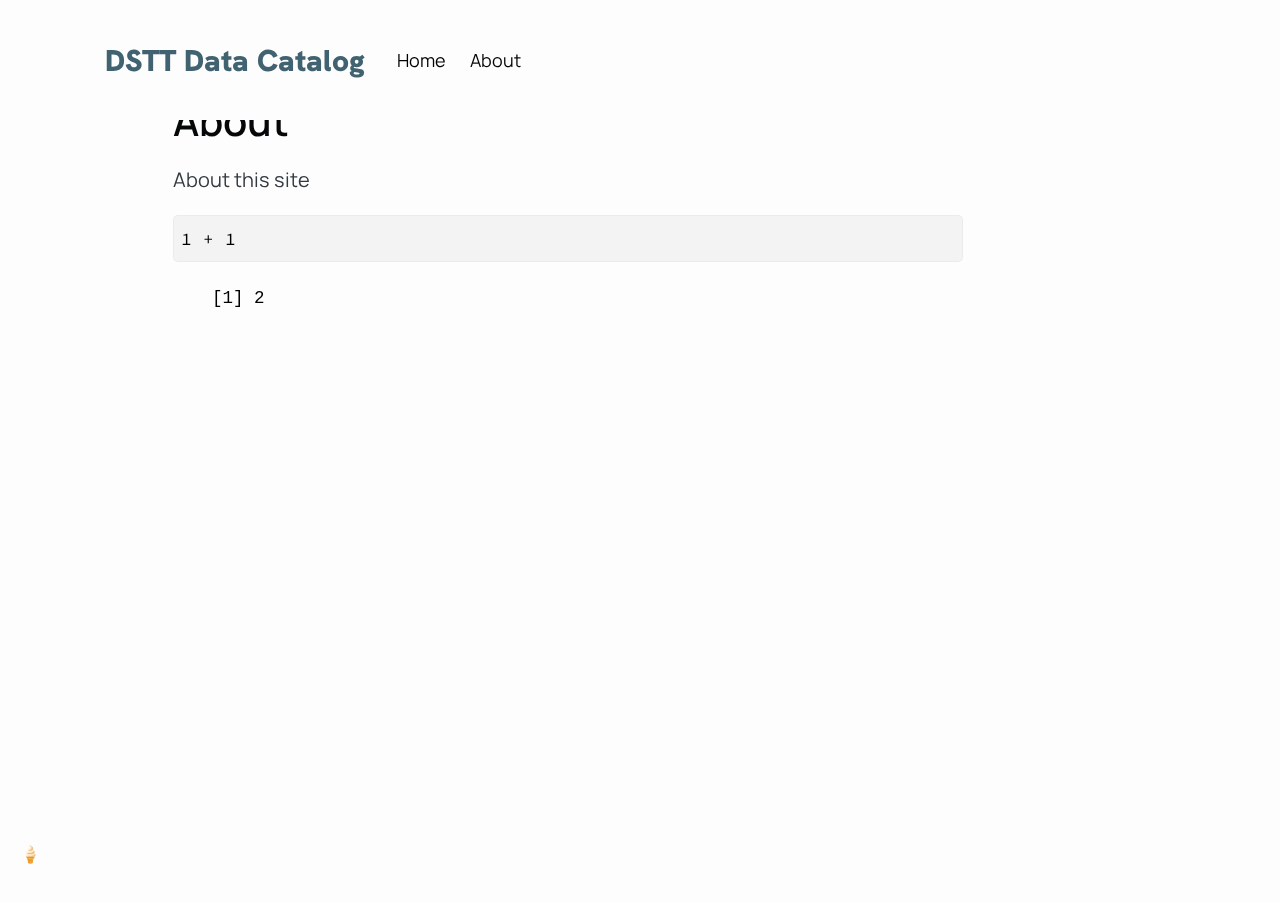
==== about.html @ ebc40d37 "Built site for gh-pages" ====
<!DOCTYPE html>
<html xmlns="http://www.w3.org/1999/xhtml" lang="en" xml:lang="en"><head>

<meta charset="utf-8">
<meta name="generator" content="quarto-1.5.57">

<meta name="viewport" content="width=device-width, initial-scale=1.0, user-scalable=yes">


<title>About – DSTT Data Catalog</title>
<style>
code{white-space: pre-wrap;}
span.smallcaps{font-variant: small-caps;}
div.columns{display: flex; gap: min(4vw, 1.5em);}
div.column{flex: auto; overflow-x: auto;}
div.hanging-indent{margin-left: 1.5em; text-indent: -1.5em;}
ul.task-list{list-style: none;}
ul.task-list li input[type="checkbox"] {
  width: 0.8em;
  margin: 0 0.8em 0.2em -1em; /* quarto-specific, see https://github.com/quarto-dev/quarto-cli/issues/4556 */ 
  vertical-align: middle;
}
/* CSS for syntax highlighting */
pre > code.sourceCode { white-space: pre; position: relative; }
pre > code.sourceCode > span { line-height: 1.25; }
pre > code.sourceCode > span:empty { height: 1.2em; }
.sourceCode { overflow: visible; }
code.sourceCode > span { color: inherit; text-decoration: inherit; }
div.sourceCode { margin: 1em 0; }
pre.sourceCode { margin: 0; }
@media screen {
div.sourceCode { overflow: auto; }
}
@media print {
pre > code.sourceCode { white-space: pre-wrap; }
pre > code.sourceCode > span { display: inline-block; text-indent: -5em; padding-left: 5em; }
}
pre.numberSource code
  { counter-reset: source-line 0; }
pre.numberSource code > span
  { position: relative; left: -4em; counter-increment: source-line; }
pre.numberSource code > span > a:first-child::before
  { content: counter(source-line);
    position: relative; left: -1em; text-align: right; vertical-align: baseline;
    border: none; display: inline-block;
    -webkit-touch-callout: none; -webkit-user-select: none;
    -khtml-user-select: none; -moz-user-select: none;
    -ms-user-select: none; user-select: none;
    padding: 0 4px; width: 4em;
  }
pre.numberSource { margin-left: 3em;  padding-left: 4px; }
div.sourceCode
  {   }
@media screen {
pre > code.sourceCode > span > a:first-child::before { text-decoration: underline; }
}
</style>


<script src="site_libs/quarto-nav/quarto-nav.js"></script>
<script src="site_libs/quarto-nav/headroom.min.js"></script>
<script src="site_libs/clipboard/clipboard.min.js"></script>
<script src="site_libs/quarto-search/autocomplete.umd.js"></script>
<script src="site_libs/quarto-search/fuse.min.js"></script>
<script src="site_libs/quarto-search/quarto-search.js"></script>
<meta name="quarto:offset" content="./">
<script src="site_libs/quarto-html/quarto.js"></script>
<script src="site_libs/quarto-html/popper.min.js"></script>
<script src="site_libs/quarto-html/tippy.umd.min.js"></script>
<script src="site_libs/quarto-html/anchor.min.js"></script>
<link href="site_libs/quarto-html/tippy.css" rel="stylesheet">
<link href="site_libs/quarto-html/quarto-syntax-highlighting.css" rel="stylesheet" id="quarto-text-highlighting-styles">
<script src="site_libs/bootstrap/bootstrap.min.js"></script>
<link href="site_libs/bootstrap/bootstrap-icons.css" rel="stylesheet">
<link href="site_libs/bootstrap/bootstrap.min.css" rel="stylesheet" id="quarto-bootstrap" data-mode="light">
<script id="quarto-search-options" type="application/json">{
  "location": "navbar",
  "copy-button": false,
  "collapse-after": 3,
  "panel-placement": "end",
  "type": "overlay",
  "limit": 50,
  "keyboard-shortcut": [
    "f",
    "/",
    "s"
  ],
  "show-item-context": false,
  "language": {
    "search-no-results-text": "No results",
    "search-matching-documents-text": "matching documents",
    "search-copy-link-title": "Copy link to search",
    "search-hide-matches-text": "Hide additional matches",
    "search-more-match-text": "more match in this document",
    "search-more-matches-text": "more matches in this document",
    "search-clear-button-title": "Clear",
    "search-text-placeholder": "",
    "search-detached-cancel-button-title": "Cancel",
    "search-submit-button-title": "Submit",
    "search-label": "Search"
  }
}</script>


</head>

<body class="nav-fixed">

<div id="quarto-search-results"></div>
  <header id="quarto-header" class="headroom fixed-top">
    <nav class="navbar navbar-expand-lg " data-bs-theme="dark">
      <div class="navbar-container container-fluid">
      <div class="navbar-brand-container mx-auto">
    <a href="./index.html" class="navbar-brand navbar-brand-logo">
    <img src="./assets/nwpage_tree_logo.png" alt="" class="navbar-logo">
    </a>
    <a class="navbar-brand" href="./index.html">
    <span class="navbar-title">DSTT Data Catalog</span>
    </a>
  </div>
            <div id="quarto-search" class="" title="Search"></div>
          <button class="navbar-toggler" type="button" data-bs-toggle="collapse" data-bs-target="#navbarCollapse" aria-controls="navbarCollapse" role="menu" aria-expanded="false" aria-label="Toggle navigation" onclick="if (window.quartoToggleHeadroom) { window.quartoToggleHeadroom(); }">
  <span class="navbar-toggler-icon"></span>
</button>
          <div class="collapse navbar-collapse" id="navbarCollapse">
            <ul class="navbar-nav navbar-nav-scroll me-auto">
  <li class="nav-item">
    <a class="nav-link" href="./index.html"> 
<span class="menu-text">Home</span></a>
  </li>  
  <li class="nav-item">
    <a class="nav-link active" href="./about.html" aria-current="page"> 
<span class="menu-text">About</span></a>
  </li>  
</ul>
            <ul class="navbar-nav navbar-nav-scroll ms-auto">
  <li class="nav-item compact">
    <a class="nav-link" href="https://github.com/NW-PaGe/dstt_catalog_demo/"> <i class="bi bi-github" role="img" aria-label="GitHub">
</i> 
<span class="menu-text"></span></a>
  </li>  
  <li class="nav-item compact">
    <a class="nav-link" href="https://nwpage.org/"> <i class="bi bi-file-richtext" role="img" aria-label="NW-PaGe">
</i> 
<span class="menu-text"></span></a>
  </li>  
</ul>
          </div> <!-- /navcollapse -->
            <div class="quarto-navbar-tools">
</div>
      </div> <!-- /container-fluid -->
    </nav>
</header>
<!-- content -->
<div id="quarto-content" class="quarto-container page-columns page-rows-contents page-layout-article page-navbar">
<!-- sidebar -->
<!-- margin-sidebar -->
    <div id="quarto-margin-sidebar" class="sidebar margin-sidebar zindex-bottom">
        
    </div>
<!-- main -->
<main class="content" id="quarto-document-content">

<header id="title-block-header" class="quarto-title-block default">
<div class="quarto-title">
<h1 class="title">About</h1>
</div>



<div class="quarto-title-meta">

    
  
    
  </div>
  


</header>


<p>About this site</p>
<div class="cell">
<div class="sourceCode cell-code" id="cb1"><pre class="sourceCode r code-with-copy"><code class="sourceCode r"><span id="cb1-1"><a href="#cb1-1" aria-hidden="true" tabindex="-1"></a><span class="dv">1</span> <span class="sc">+</span> <span class="dv">1</span></span></code><button title="Copy to Clipboard" class="code-copy-button"><i class="bi"></i></button></pre></div>
<div class="cell-output cell-output-stdout">
<pre><code>[1] 2</code></pre>
</div>
</div>



</main> <!-- /main -->
<script id="quarto-html-after-body" type="application/javascript">
window.document.addEventListener("DOMContentLoaded", function (event) {
  const toggleBodyColorMode = (bsSheetEl) => {
    const mode = bsSheetEl.getAttribute("data-mode");
    const bodyEl = window.document.querySelector("body");
    if (mode === "dark") {
      bodyEl.classList.add("quarto-dark");
      bodyEl.classList.remove("quarto-light");
    } else {
      bodyEl.classList.add("quarto-light");
      bodyEl.classList.remove("quarto-dark");
    }
  }
  const toggleBodyColorPrimary = () => {
    const bsSheetEl = window.document.querySelector("link#quarto-bootstrap");
    if (bsSheetEl) {
      toggleBodyColorMode(bsSheetEl);
    }
  }
  toggleBodyColorPrimary();  
  const icon = "";
  const anchorJS = new window.AnchorJS();
  anchorJS.options = {
    placement: 'right',
    icon: icon
  };
  anchorJS.add('.anchored');
  const isCodeAnnotation = (el) => {
    for (const clz of el.classList) {
      if (clz.startsWith('code-annotation-')) {                     
        return true;
      }
    }
    return false;
  }
  const onCopySuccess = function(e) {
    // button target
    const button = e.trigger;
    // don't keep focus
    button.blur();
    // flash "checked"
    button.classList.add('code-copy-button-checked');
    var currentTitle = button.getAttribute("title");
    button.setAttribute("title", "Copied!");
    let tooltip;
    if (window.bootstrap) {
      button.setAttribute("data-bs-toggle", "tooltip");
      button.setAttribute("data-bs-placement", "left");
      button.setAttribute("data-bs-title", "Copied!");
      tooltip = new bootstrap.Tooltip(button, 
        { trigger: "manual", 
          customClass: "code-copy-button-tooltip",
          offset: [0, -8]});
      tooltip.show();    
    }
    setTimeout(function() {
      if (tooltip) {
        tooltip.hide();
        button.removeAttribute("data-bs-title");
        button.removeAttribute("data-bs-toggle");
        button.removeAttribute("data-bs-placement");
      }
      button.setAttribute("title", currentTitle);
      button.classList.remove('code-copy-button-checked');
    }, 1000);
    // clear code selection
    e.clearSelection();
  }
  const getTextToCopy = function(trigger) {
      const codeEl = trigger.previousElementSibling.cloneNode(true);
      for (const childEl of codeEl.children) {
        if (isCodeAnnotation(childEl)) {
          childEl.remove();
        }
      }
      return codeEl.innerText;
  }
  const clipboard = new window.ClipboardJS('.code-copy-button:not([data-in-quarto-modal])', {
    text: getTextToCopy
  });
  clipboard.on('success', onCopySuccess);
  if (window.document.getElementById('quarto-embedded-source-code-modal')) {
    // For code content inside modals, clipBoardJS needs to be initialized with a container option
    // TODO: Check when it could be a function (https://github.com/zenorocha/clipboard.js/issues/860)
    const clipboardModal = new window.ClipboardJS('.code-copy-button[data-in-quarto-modal]', {
      text: getTextToCopy,
      container: window.document.getElementById('quarto-embedded-source-code-modal')
    });
    clipboardModal.on('success', onCopySuccess);
  }
    var localhostRegex = new RegExp(/^(?:http|https):\/\/localhost\:?[0-9]*\//);
    var mailtoRegex = new RegExp(/^mailto:/);
      var filterRegex = new RegExp("https:\/\/NW-PaGe\.github\.io\/dstt_catalog_demo\/");
    var isInternal = (href) => {
        return filterRegex.test(href) || localhostRegex.test(href) || mailtoRegex.test(href);
    }
    // Inspect non-navigation links and adorn them if external
 	var links = window.document.querySelectorAll('a[href]:not(.nav-link):not(.navbar-brand):not(.toc-action):not(.sidebar-link):not(.sidebar-item-toggle):not(.pagination-link):not(.no-external):not([aria-hidden]):not(.dropdown-item):not(.quarto-navigation-tool):not(.about-link)');
    for (var i=0; i<links.length; i++) {
      const link = links[i];
      if (!isInternal(link.href)) {
        // undo the damage that might have been done by quarto-nav.js in the case of
        // links that we want to consider external
        if (link.dataset.originalHref !== undefined) {
          link.href = link.dataset.originalHref;
        }
      }
    }
  function tippyHover(el, contentFn, onTriggerFn, onUntriggerFn) {
    const config = {
      allowHTML: true,
      maxWidth: 500,
      delay: 100,
      arrow: false,
      appendTo: function(el) {
          return el.parentElement;
      },
      interactive: true,
      interactiveBorder: 10,
      theme: 'quarto',
      placement: 'bottom-start',
    };
    if (contentFn) {
      config.content = contentFn;
    }
    if (onTriggerFn) {
      config.onTrigger = onTriggerFn;
    }
    if (onUntriggerFn) {
      config.onUntrigger = onUntriggerFn;
    }
    window.tippy(el, config); 
  }
  const noterefs = window.document.querySelectorAll('a[role="doc-noteref"]');
  for (var i=0; i<noterefs.length; i++) {
    const ref = noterefs[i];
    tippyHover(ref, function() {
      // use id or data attribute instead here
      let href = ref.getAttribute('data-footnote-href') || ref.getAttribute('href');
      try { href = new URL(href).hash; } catch {}
      const id = href.replace(/^#\/?/, "");
      const note = window.document.getElementById(id);
      if (note) {
        return note.innerHTML;
      } else {
        return "";
      }
    });
  }
  const xrefs = window.document.querySelectorAll('a.quarto-xref');
  const processXRef = (id, note) => {
    // Strip column container classes
    const stripColumnClz = (el) => {
      el.classList.remove("page-full", "page-columns");
      if (el.children) {
        for (const child of el.children) {
          stripColumnClz(child);
        }
      }
    }
    stripColumnClz(note)
    if (id === null || id.startsWith('sec-')) {
      // Special case sections, only their first couple elements
      const container = document.createElement("div");
      if (note.children && note.children.length > 2) {
        container.appendChild(note.children[0].cloneNode(true));
        for (let i = 1; i < note.children.length; i++) {
          const child = note.children[i];
          if (child.tagName === "P" && child.innerText === "") {
            continue;
          } else {
            container.appendChild(child.cloneNode(true));
            break;
          }
        }
        if (window.Quarto?.typesetMath) {
          window.Quarto.typesetMath(container);
        }
        return container.innerHTML
      } else {
        if (window.Quarto?.typesetMath) {
          window.Quarto.typesetMath(note);
        }
        return note.innerHTML;
      }
    } else {
      // Remove any anchor links if they are present
      const anchorLink = note.querySelector('a.anchorjs-link');
      if (anchorLink) {
        anchorLink.remove();
      }
      if (window.Quarto?.typesetMath) {
        window.Quarto.typesetMath(note);
      }
      // TODO in 1.5, we should make sure this works without a callout special case
      if (note.classList.contains("callout")) {
        return note.outerHTML;
      } else {
        return note.innerHTML;
      }
    }
  }
  for (var i=0; i<xrefs.length; i++) {
    const xref = xrefs[i];
    tippyHover(xref, undefined, function(instance) {
      instance.disable();
      let url = xref.getAttribute('href');
      let hash = undefined; 
      if (url.startsWith('#')) {
        hash = url;
      } else {
        try { hash = new URL(url).hash; } catch {}
      }
      if (hash) {
        const id = hash.replace(/^#\/?/, "");
        const note = window.document.getElementById(id);
        if (note !== null) {
          try {
            const html = processXRef(id, note.cloneNode(true));
            instance.setContent(html);
          } finally {
            instance.enable();
            instance.show();
          }
        } else {
          // See if we can fetch this
          fetch(url.split('#')[0])
          .then(res => res.text())
          .then(html => {
            const parser = new DOMParser();
            const htmlDoc = parser.parseFromString(html, "text/html");
            const note = htmlDoc.getElementById(id);
            if (note !== null) {
              const html = processXRef(id, note);
              instance.setContent(html);
            } 
          }).finally(() => {
            instance.enable();
            instance.show();
          });
        }
      } else {
        // See if we can fetch a full url (with no hash to target)
        // This is a special case and we should probably do some content thinning / targeting
        fetch(url)
        .then(res => res.text())
        .then(html => {
          const parser = new DOMParser();
          const htmlDoc = parser.parseFromString(html, "text/html");
          const note = htmlDoc.querySelector('main.content');
          if (note !== null) {
            // This should only happen for chapter cross references
            // (since there is no id in the URL)
            // remove the first header
            if (note.children.length > 0 && note.children[0].tagName === "HEADER") {
              note.children[0].remove();
            }
            const html = processXRef(null, note);
            instance.setContent(html);
          } 
        }).finally(() => {
          instance.enable();
          instance.show();
        });
      }
    }, function(instance) {
    });
  }
      let selectedAnnoteEl;
      const selectorForAnnotation = ( cell, annotation) => {
        let cellAttr = 'data-code-cell="' + cell + '"';
        let lineAttr = 'data-code-annotation="' +  annotation + '"';
        const selector = 'span[' + cellAttr + '][' + lineAttr + ']';
        return selector;
      }
      const selectCodeLines = (annoteEl) => {
        const doc = window.document;
        const targetCell = annoteEl.getAttribute("data-target-cell");
        const targetAnnotation = annoteEl.getAttribute("data-target-annotation");
        const annoteSpan = window.document.querySelector(selectorForAnnotation(targetCell, targetAnnotation));
        const lines = annoteSpan.getAttribute("data-code-lines").split(",");
        const lineIds = lines.map((line) => {
          return targetCell + "-" + line;
        })
        let top = null;
        let height = null;
        let parent = null;
        if (lineIds.length > 0) {
            //compute the position of the single el (top and bottom and make a div)
            const el = window.document.getElementById(lineIds[0]);
            top = el.offsetTop;
            height = el.offsetHeight;
            parent = el.parentElement.parentElement;
          if (lineIds.length > 1) {
            const lastEl = window.document.getElementById(lineIds[lineIds.length - 1]);
            const bottom = lastEl.offsetTop + lastEl.offsetHeight;
            height = bottom - top;
          }
          if (top !== null && height !== null && parent !== null) {
            // cook up a div (if necessary) and position it 
            let div = window.document.getElementById("code-annotation-line-highlight");
            if (div === null) {
              div = window.document.createElement("div");
              div.setAttribute("id", "code-annotation-line-highlight");
              div.style.position = 'absolute';
              parent.appendChild(div);
            }
            div.style.top = top - 2 + "px";
            div.style.height = height + 4 + "px";
            div.style.left = 0;
            let gutterDiv = window.document.getElementById("code-annotation-line-highlight-gutter");
            if (gutterDiv === null) {
              gutterDiv = window.document.createElement("div");
              gutterDiv.setAttribute("id", "code-annotation-line-highlight-gutter");
              gutterDiv.style.position = 'absolute';
              const codeCell = window.document.getElementById(targetCell);
              const gutter = codeCell.querySelector('.code-annotation-gutter');
              gutter.appendChild(gutterDiv);
            }
            gutterDiv.style.top = top - 2 + "px";
            gutterDiv.style.height = height + 4 + "px";
          }
          selectedAnnoteEl = annoteEl;
        }
      };
      const unselectCodeLines = () => {
        const elementsIds = ["code-annotation-line-highlight", "code-annotation-line-highlight-gutter"];
        elementsIds.forEach((elId) => {
          const div = window.document.getElementById(elId);
          if (div) {
            div.remove();
          }
        });
        selectedAnnoteEl = undefined;
      };
        // Handle positioning of the toggle
    window.addEventListener(
      "resize",
      throttle(() => {
        elRect = undefined;
        if (selectedAnnoteEl) {
          selectCodeLines(selectedAnnoteEl);
        }
      }, 10)
    );
    function throttle(fn, ms) {
    let throttle = false;
    let timer;
      return (...args) => {
        if(!throttle) { // first call gets through
            fn.apply(this, args);
            throttle = true;
        } else { // all the others get throttled
            if(timer) clearTimeout(timer); // cancel #2
            timer = setTimeout(() => {
              fn.apply(this, args);
              timer = throttle = false;
            }, ms);
        }
      };
    }
      // Attach click handler to the DT
      const annoteDls = window.document.querySelectorAll('dt[data-target-cell]');
      for (const annoteDlNode of annoteDls) {
        annoteDlNode.addEventListener('click', (event) => {
          const clickedEl = event.target;
          if (clickedEl !== selectedAnnoteEl) {
            unselectCodeLines();
            const activeEl = window.document.querySelector('dt[data-target-cell].code-annotation-active');
            if (activeEl) {
              activeEl.classList.remove('code-annotation-active');
            }
            selectCodeLines(clickedEl);
            clickedEl.classList.add('code-annotation-active');
          } else {
            // Unselect the line
            unselectCodeLines();
            clickedEl.classList.remove('code-annotation-active');
          }
        });
      }
  const findCites = (el) => {
    const parentEl = el.parentElement;
    if (parentEl) {
      const cites = parentEl.dataset.cites;
      if (cites) {
        return {
          el,
          cites: cites.split(' ')
        };
      } else {
        return findCites(el.parentElement)
      }
    } else {
      return undefined;
    }
  };
  var bibliorefs = window.document.querySelectorAll('a[role="doc-biblioref"]');
  for (var i=0; i<bibliorefs.length; i++) {
    const ref = bibliorefs[i];
    const citeInfo = findCites(ref);
    if (citeInfo) {
      tippyHover(citeInfo.el, function() {
        var popup = window.document.createElement('div');
        citeInfo.cites.forEach(function(cite) {
          var citeDiv = window.document.createElement('div');
          citeDiv.classList.add('hanging-indent');
          citeDiv.classList.add('csl-entry');
          var biblioDiv = window.document.getElementById('ref-' + cite);
          if (biblioDiv) {
            citeDiv.innerHTML = biblioDiv.innerHTML;
          }
          popup.appendChild(citeDiv);
        });
        return popup.innerHTML;
      });
    }
  }
});
</script>
</div> <!-- /content -->
<footer class="footer">
  <div class="nav-footer">
    <div class="nav-footer-left">
<p>🍦</p>
</div>   
    <div class="nav-footer-center">
      &nbsp;
    </div>
    <div class="nav-footer-right">
      &nbsp;
    </div>
  </div>
</footer>




</body></html>
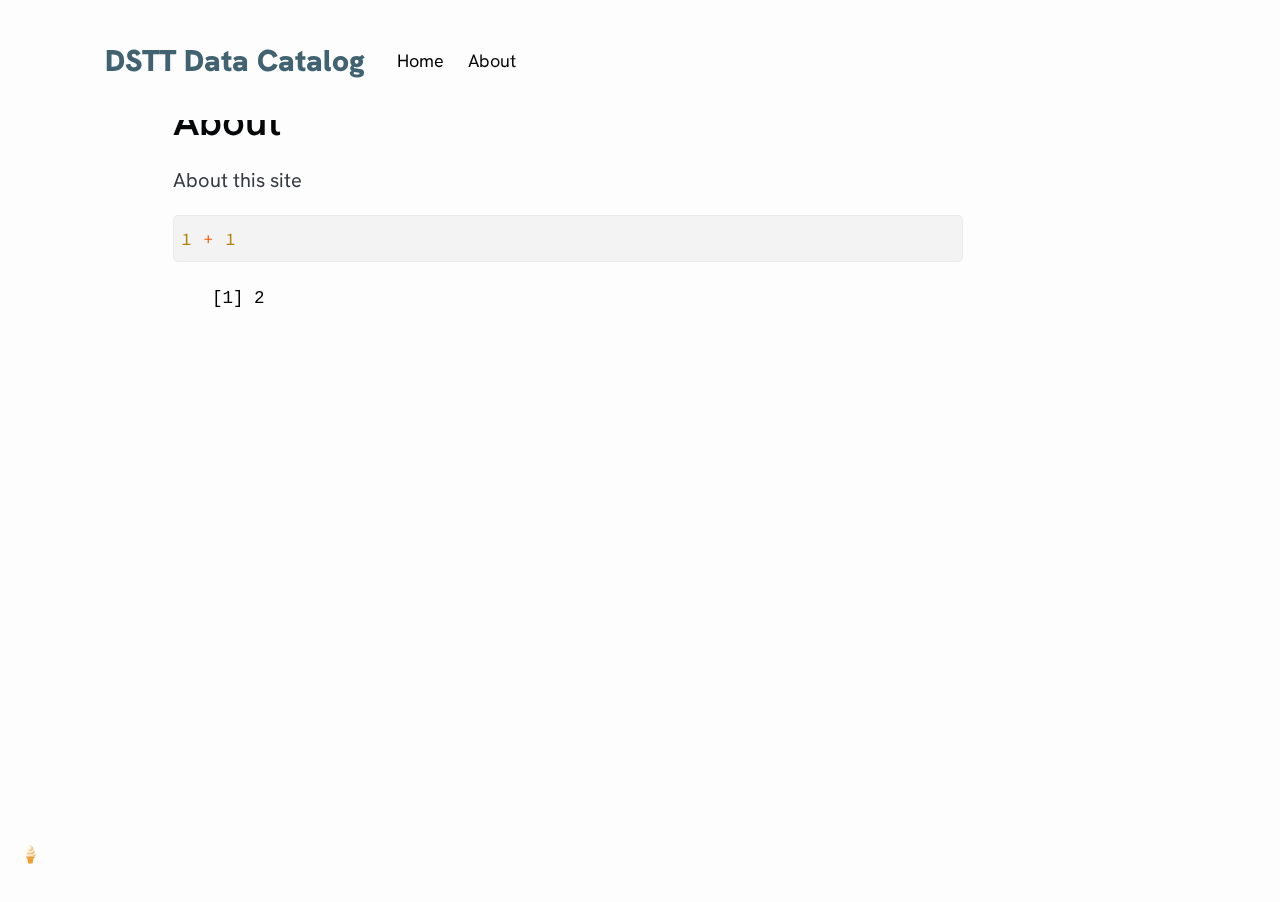
==== commit 66a972db: "Built site for gh-pages" ====
--- a/about.html
+++ b/about.html
@@ -2,7 +2,7 @@
 <html xmlns="http://www.w3.org/1999/xhtml" lang="en" xml:lang="en"><head>
 
 <meta charset="utf-8">
-<meta name="generator" content="quarto-1.5.57">
+<meta name="generator" content="quarto-1.6.39">
 
 <meta name="viewport" content="width=device-width, initial-scale=1.0, user-scalable=yes">
 
@@ -69,10 +69,10 @@
 <script src="site_libs/quarto-html/tippy.umd.min.js"></script>
 <script src="site_libs/quarto-html/anchor.min.js"></script>
 <link href="site_libs/quarto-html/tippy.css" rel="stylesheet">
-<link href="site_libs/quarto-html/quarto-syntax-highlighting.css" rel="stylesheet" id="quarto-text-highlighting-styles">
+<link href="site_libs/quarto-html/quarto-syntax-highlighting-ff9192afc05e137288b20e4a6f267c29.css" rel="stylesheet" id="quarto-text-highlighting-styles">
 <script src="site_libs/bootstrap/bootstrap.min.js"></script>
 <link href="site_libs/bootstrap/bootstrap-icons.css" rel="stylesheet">
-<link href="site_libs/bootstrap/bootstrap.min.css" rel="stylesheet" id="quarto-bootstrap" data-mode="light">
+<link href="site_libs/bootstrap/bootstrap-260b15441824d84326b9f70f4f845c19.min.css" rel="stylesheet" append-hash="true" id="quarto-bootstrap" data-mode="light">
 <script id="quarto-search-options" type="application/json">{
   "location": "navbar",
   "copy-button": false,
@@ -273,8 +273,6 @@
   });
   clipboard.on('success', onCopySuccess);
   if (window.document.getElementById('quarto-embedded-source-code-modal')) {
-    // For code content inside modals, clipBoardJS needs to be initialized with a container option
-    // TODO: Check when it could be a function (https://github.com/zenorocha/clipboard.js/issues/860)
     const clipboardModal = new window.ClipboardJS('.code-copy-button[data-in-quarto-modal]', {
       text: getTextToCopy,
       container: window.document.getElementById('quarto-embedded-source-code-modal')
@@ -385,7 +383,6 @@
       if (window.Quarto?.typesetMath) {
         window.Quarto.typesetMath(note);
       }
-      // TODO in 1.5, we should make sure this works without a callout special case
       if (note.classList.contains("callout")) {
         return note.outerHTML;
       } else {
--- a/site_libs/quarto-html/quarto-syntax-highlighting-ff9192afc05e137288b20e4a6f267c29.css
+++ b/site_libs/quarto-html/quarto-syntax-highlighting-ff9192afc05e137288b20e4a6f267c29.css
@@ -0,0 +1,187 @@
+/* quarto syntax highlight colors */
+:root {
+  --quarto-hl-kw-color: #000000;
+  --quarto-hl-fu-color: #644a9b;
+  --quarto-hl-va-color: #0057ae;
+  --quarto-hl-cf-color: #000000;
+  --quarto-hl-op-color: #000000;
+  --quarto-hl-bu-color: #644a9b;
+  --quarto-hl-ex-color: #0095ff;
+  --quarto-hl-pp-color: #006e28;
+  --quarto-hl-at-color: #0057ae;
+  --quarto-hl-ch-color: #924c9d;
+  --quarto-hl-sc-color: #ff5500;
+  --quarto-hl-st-color: #bf0303;
+  --quarto-hl-vs-color: #bf0303;
+  --quarto-hl-ss-color: #ff5500;
+  --quarto-hl-im-color: #644a9b;
+  --quarto-hl-dt-color: #0057ae;
+  --quarto-hl-dv-color: #b08000;
+  --quarto-hl-bn-color: #b08000;
+  --quarto-hl-fl-color: #b08000;
+  --quarto-hl-cn-color: #aa5500;
+  --quarto-hl-co-color: #898887;
+  --quarto-hl-do-color: #607880;
+  --quarto-hl-an-color: #ca60ca;
+  --quarto-hl-cv-color: #0095ff;
+  --quarto-hl-re-color: #0057ae;
+  --quarto-hl-in-color: #b08000;
+  --quarto-hl-wa-color: #bf0303;
+  --quarto-hl-al-color: #bf0303;
+  --quarto-hl-er-color: #bf0303;
+}
+
+/* other quarto variables */
+:root {
+  --quarto-font-monospace: SFMono-Regular, Menlo, Monaco, Consolas, "Liberation Mono", "Courier New", monospace;
+}
+
+pre > code.sourceCode > span {
+  color: #000000;
+  font-style: inherit;
+}
+
+code span {
+  color: #000000;
+  font-style: inherit;
+}
+
+code.sourceCode > span {
+  color: #000000;
+  font-style: inherit;
+}
+
+div.sourceCode,
+div.sourceCode pre.sourceCode {
+  color: #000000;
+  font-style: inherit;
+}
+
+code span.kw {
+  color: #000000;
+  font-weight: bold;
+}
+
+code span.fu {
+  color: #644a9b;
+}
+
+code span.va {
+  color: #0057ae;
+}
+
+code span.cf {
+  color: #000000;
+  font-weight: bold;
+}
+
+code span.op {
+  color: #000000;
+}
+
+code span.bu {
+  color: #644a9b;
+}
+
+code span.ex {
+  color: #0095ff;
+  font-weight: bold;
+}
+
+code span.pp {
+  color: #006e28;
+}
+
+code span.at {
+  color: #0057ae;
+}
+
+code span.ch {
+  color: #924c9d;
+}
+
+code span.sc {
+  color: #ff5500;
+}
+
+code span.st {
+  color: #bf0303;
+}
+
+code span.vs {
+  color: #bf0303;
+}
+
+code span.ss {
+  color: #ff5500;
+}
+
+code span.im {
+  color: #644a9b;
+}
+
+code span.dt {
+  color: #0057ae;
+}
+
+code span.dv {
+  color: #b08000;
+}
+
+code span.bn {
+  color: #b08000;
+}
+
+code span.fl {
+  color: #b08000;
+}
+
+code span.cn {
+  color: #aa5500;
+}
+
+code span.co {
+  color: #898887;
+}
+
+code span.do {
+  color: #607880;
+}
+
+code span.an {
+  color: #ca60ca;
+}
+
+code span.cv {
+  color: #0095ff;
+}
+
+code span.re {
+  color: #0057ae;
+  background-color: #e0e9f8;
+}
+
+code span.in {
+  color: #b08000;
+}
+
+code span.wa {
+  color: #bf0303;
+}
+
+code span.al {
+  color: #bf0303;
+  background-color: #f7e6e6;
+  font-weight: bold;
+}
+
+code span.er {
+  color: #bf0303;
+  text-decoration: underline;
+}
+
+.prevent-inlining {
+  content: "</";
+}
+
+/*# sourceMappingURL=d7bd8968b54d63ae5459a817617a8c7c.css.map */
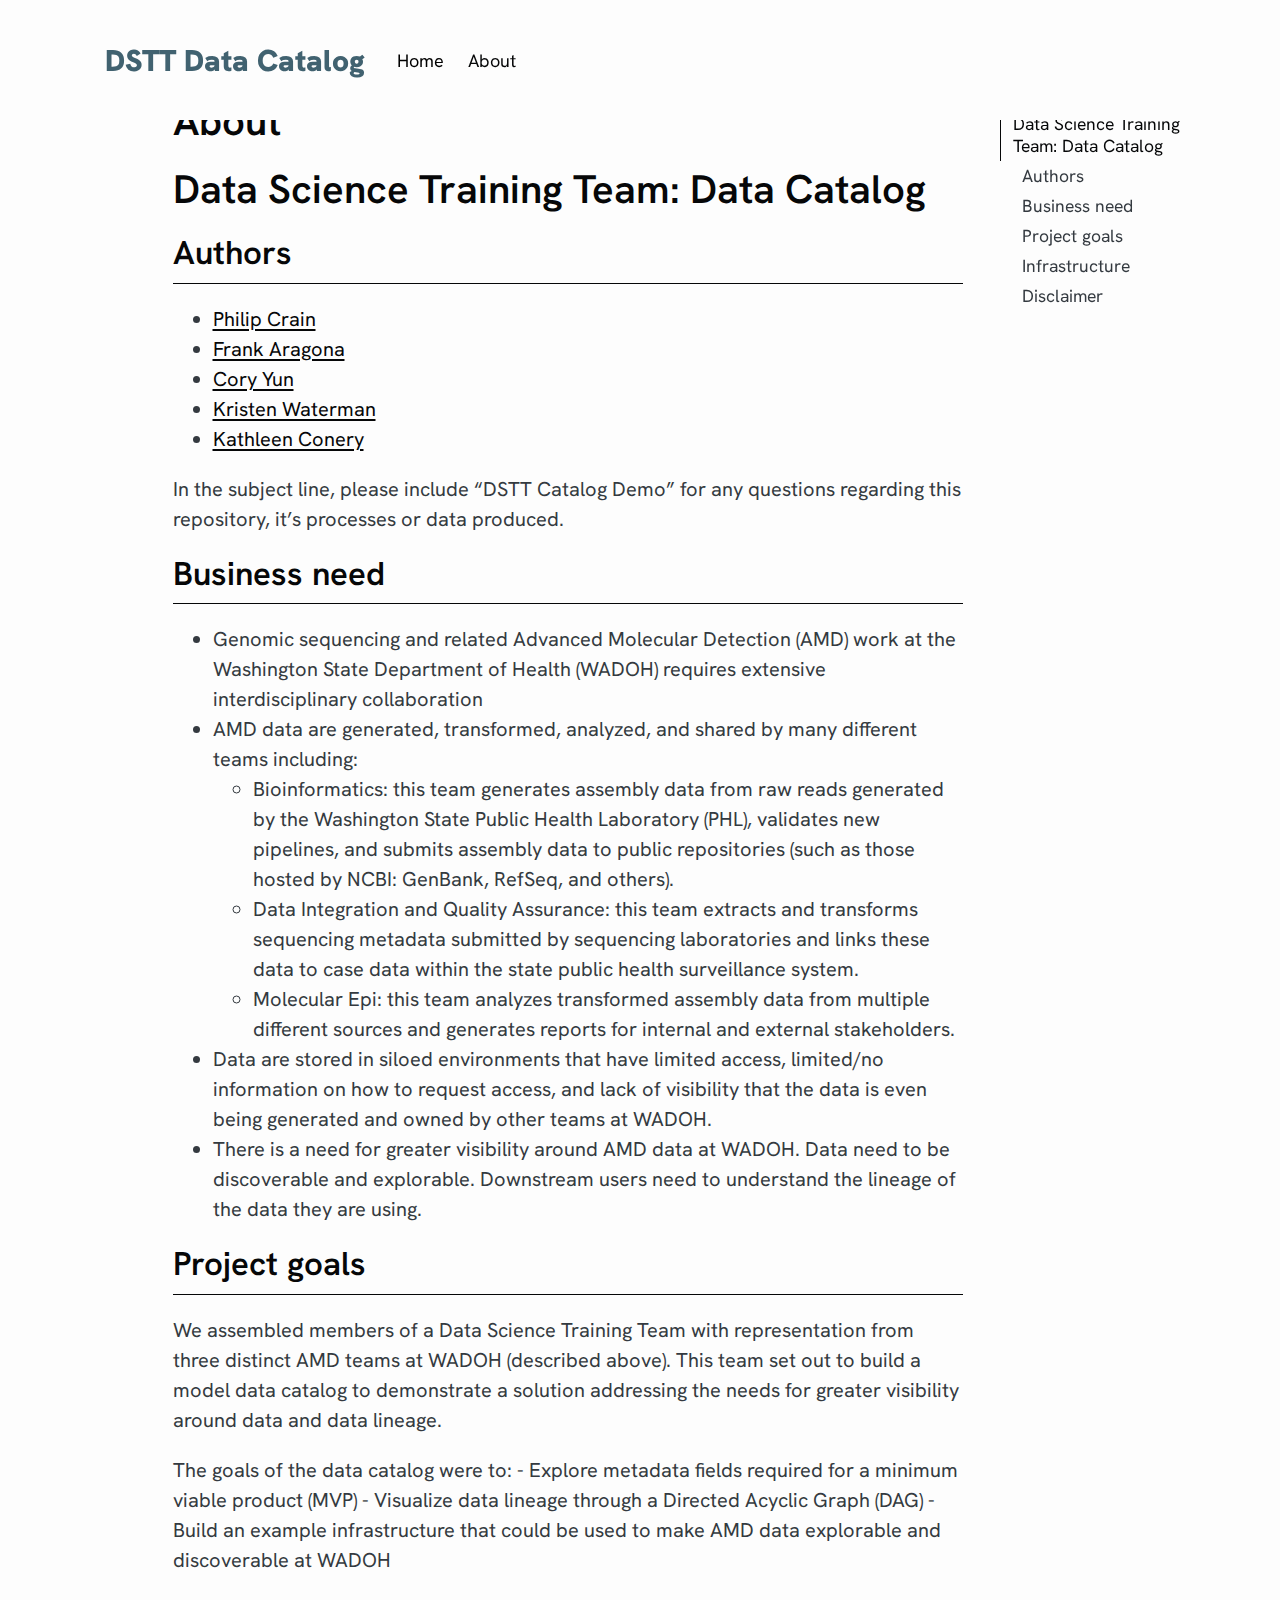
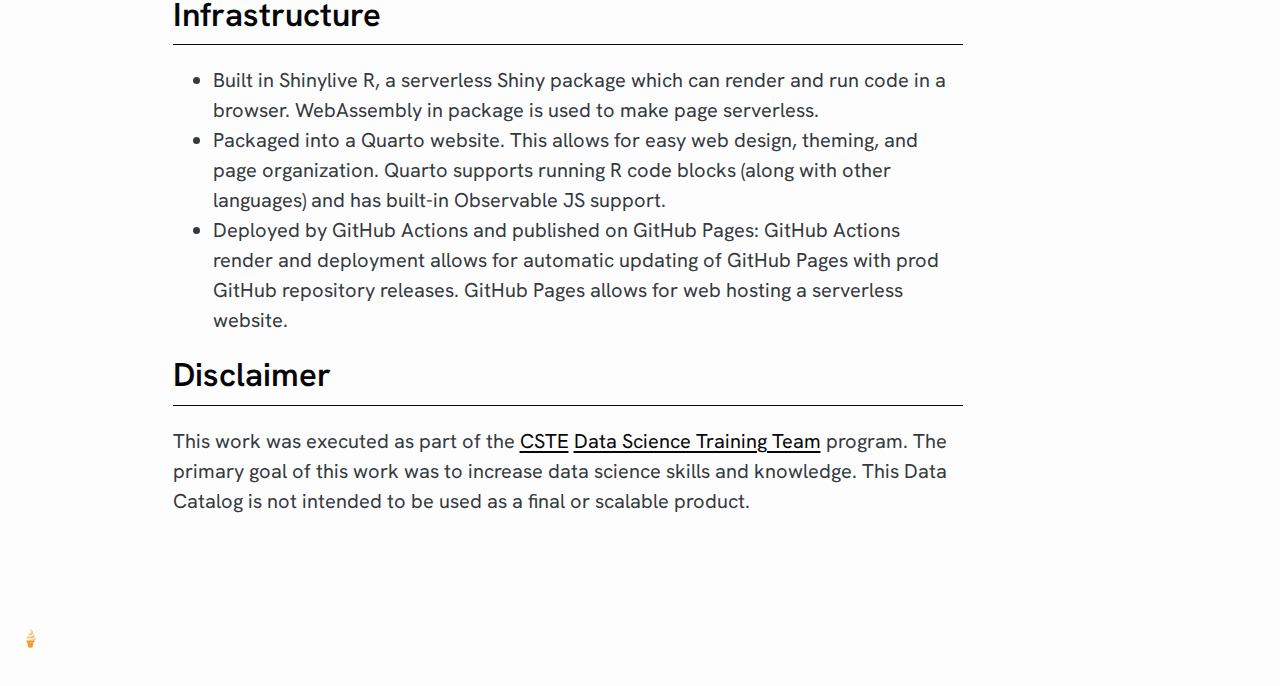
==== commit 8ba059c7: "Built site for gh-pages" ====
--- a/about.html
+++ b/about.html
@@ -19,40 +19,6 @@
   width: 0.8em;
   margin: 0 0.8em 0.2em -1em; /* quarto-specific, see https://github.com/quarto-dev/quarto-cli/issues/4556 */ 
   vertical-align: middle;
-}
-/* CSS for syntax highlighting */
-pre > code.sourceCode { white-space: pre; position: relative; }
-pre > code.sourceCode > span { line-height: 1.25; }
-pre > code.sourceCode > span:empty { height: 1.2em; }
-.sourceCode { overflow: visible; }
-code.sourceCode > span { color: inherit; text-decoration: inherit; }
-div.sourceCode { margin: 1em 0; }
-pre.sourceCode { margin: 0; }
-@media screen {
-div.sourceCode { overflow: auto; }
-}
-@media print {
-pre > code.sourceCode { white-space: pre-wrap; }
-pre > code.sourceCode > span { display: inline-block; text-indent: -5em; padding-left: 5em; }
-}
-pre.numberSource code
-  { counter-reset: source-line 0; }
-pre.numberSource code > span
-  { position: relative; left: -4em; counter-increment: source-line; }
-pre.numberSource code > span > a:first-child::before
-  { content: counter(source-line);
-    position: relative; left: -1em; text-align: right; vertical-align: baseline;
-    border: none; display: inline-block;
-    -webkit-touch-callout: none; -webkit-user-select: none;
-    -khtml-user-select: none; -moz-user-select: none;
-    -ms-user-select: none; user-select: none;
-    padding: 0 4px; width: 4em;
-  }
-pre.numberSource { margin-left: 3em;  padding-left: 4px; }
-div.sourceCode
-  {   }
-@media screen {
-pre > code.sourceCode > span > a:first-child::before { text-decoration: underline; }
 }
 </style>
 
@@ -155,8 +121,21 @@
 <div id="quarto-content" class="quarto-container page-columns page-rows-contents page-layout-article page-navbar">
 <!-- sidebar -->
 <!-- margin-sidebar -->
-    <div id="quarto-margin-sidebar" class="sidebar margin-sidebar zindex-bottom">
-        
+    <div id="quarto-margin-sidebar" class="sidebar margin-sidebar">
+        <nav id="TOC" role="doc-toc" class="toc-active">
+    <h2 id="toc-title">On this page</h2>
+   
+  <ul>
+  <li><a href="#data-science-training-team-data-catalog" id="toc-data-science-training-team-data-catalog" class="nav-link active" data-scroll-target="#data-science-training-team-data-catalog">Data Science Training Team: Data Catalog</a>
+  <ul class="collapse">
+  <li><a href="#authors" id="toc-authors" class="nav-link" data-scroll-target="#authors">Authors</a></li>
+  <li><a href="#business-need" id="toc-business-need" class="nav-link" data-scroll-target="#business-need">Business need</a></li>
+  <li><a href="#project-goals" id="toc-project-goals" class="nav-link" data-scroll-target="#project-goals">Project goals</a></li>
+  <li><a href="#infrastructure" id="toc-infrastructure" class="nav-link" data-scroll-target="#infrastructure">Infrastructure</a></li>
+  <li><a href="#disclaimer" id="toc-disclaimer" class="nav-link" data-scroll-target="#disclaimer">Disclaimer</a></li>
+  </ul></li>
+  </ul>
+</nav>
     </div>
 <!-- main -->
 <main class="content" id="quarto-document-content">
@@ -180,15 +159,53 @@
 </header>
 
 
-<p>About this site</p>
-<div class="cell">
-<div class="sourceCode cell-code" id="cb1"><pre class="sourceCode r code-with-copy"><code class="sourceCode r"><span id="cb1-1"><a href="#cb1-1" aria-hidden="true" tabindex="-1"></a><span class="dv">1</span> <span class="sc">+</span> <span class="dv">1</span></span></code><button title="Copy to Clipboard" class="code-copy-button"><i class="bi"></i></button></pre></div>
-<div class="cell-output cell-output-stdout">
-<pre><code>[1] 2</code></pre>
-</div>
-</div>
-
-
+<section id="data-science-training-team-data-catalog" class="level1">
+<h1>Data Science Training Team: Data Catalog</h1>
+<section id="authors" class="level2">
+<h2 class="anchored" data-anchor-id="authors">Authors</h2>
+<ul>
+<li><a href="mailto:philip.crain@doh.wa.gov?subject=%5BDSTT%20Catalog%20Demo%5D">Philip Crain</a></li>
+<li><a href="mailto:frank.aragona@doh.wa.gov?subject=%5BDSTT%20Catalog%20Demo%5D">Frank Aragona</a></li>
+<li><a href="mailto:cory.yun@doh.wa.gov?subject=%5BDSTT%20Catalog%20Demo%5D">Cory Yun</a></li>
+<li><a href="mailto:kristen.waterman@doh.wa.gov?subject=%5BDSTT%20Catalog%20Demo%5D">Kristen Waterman</a></li>
+<li><a href="mailto:kathleen.conery@doh.wa.gov?subject=%5BDSTT%20Catalog%20Demo%5D">Kathleen Conery</a></li>
+</ul>
+<p>In the subject line, please include “DSTT Catalog Demo” for any questions regarding this repository, it’s processes or data produced.</p>
+</section>
+<section id="business-need" class="level2">
+<h2 class="anchored" data-anchor-id="business-need">Business need</h2>
+<ul>
+<li>Genomic sequencing and related Advanced Molecular Detection (AMD) work at the Washington State Department of Health (WADOH) requires extensive interdisciplinary collaboration</li>
+<li>AMD data are generated, transformed, analyzed, and shared by many different teams including:
+<ul>
+<li>Bioinformatics: this team generates assembly data from raw reads generated by the Washington State Public Health Laboratory (PHL), validates new pipelines, and submits assembly data to public repositories (such as those hosted by NCBI: GenBank, RefSeq, and others).</li>
+<li>Data Integration and Quality Assurance: this team extracts and transforms sequencing metadata submitted by sequencing laboratories and links these data to case data within the state public health surveillance system.</li>
+<li>Molecular Epi: this team analyzes transformed assembly data from multiple different sources and generates reports for internal and external stakeholders.</li>
+</ul></li>
+<li>Data are stored in siloed environments that have limited access, limited/no information on how to request access, and lack of visibility that the data is even being generated and owned by other teams at WADOH.</li>
+<li>There is a need for greater visibility around AMD data at WADOH. Data need to be discoverable and explorable. Downstream users need to understand the lineage of the data they are using.</li>
+</ul>
+</section>
+<section id="project-goals" class="level2">
+<h2 class="anchored" data-anchor-id="project-goals">Project goals</h2>
+<p>We assembled members of a Data Science Training Team with representation from three distinct AMD teams at WADOH (described above). This team set out to build a model data catalog to demonstrate a solution addressing the needs for greater visibility around data and data lineage.</p>
+<p>The goals of the data catalog were to: - Explore metadata fields required for a minimum viable product (MVP) - Visualize data lineage through a Directed Acyclic Graph (DAG) - Build an example infrastructure that could be used to make AMD data explorable and discoverable at WADOH</p>
+</section>
+<section id="infrastructure" class="level2">
+<h2 class="anchored" data-anchor-id="infrastructure">Infrastructure</h2>
+<ul>
+<li>Built in Shinylive R, a serverless Shiny package which can render and run code in a browser. WebAssembly in package is used to make page serverless.</li>
+<li>Packaged into a Quarto website. This allows for easy web design, theming, and page organization. Quarto supports running R code blocks (along with other languages) and has built-in Observable JS support.</li>
+<li>Deployed by GitHub Actions and published on GitHub Pages: GitHub Actions render and deployment allows for automatic updating of GitHub Pages with prod GitHub repository releases. GitHub Pages allows for web hosting a serverless website.</li>
+</ul>
+</section>
+<section id="disclaimer" class="level2">
+<h2 class="anchored" data-anchor-id="disclaimer">Disclaimer</h2>
+<p>This work was executed as part of the <a href="https://www.cste.org/">CSTE</a> <a href="https://www.cste.org/page/dstt-webpage">Data Science Training Team</a> program. The primary goal of this work was to increase data science skills and knowledge. This Data Catalog is not intended to be used as a final or scalable product.</p>
+
+
+</section>
+</section>
 
 </main> <!-- /main -->
 <script id="quarto-html-after-body" type="application/javascript">
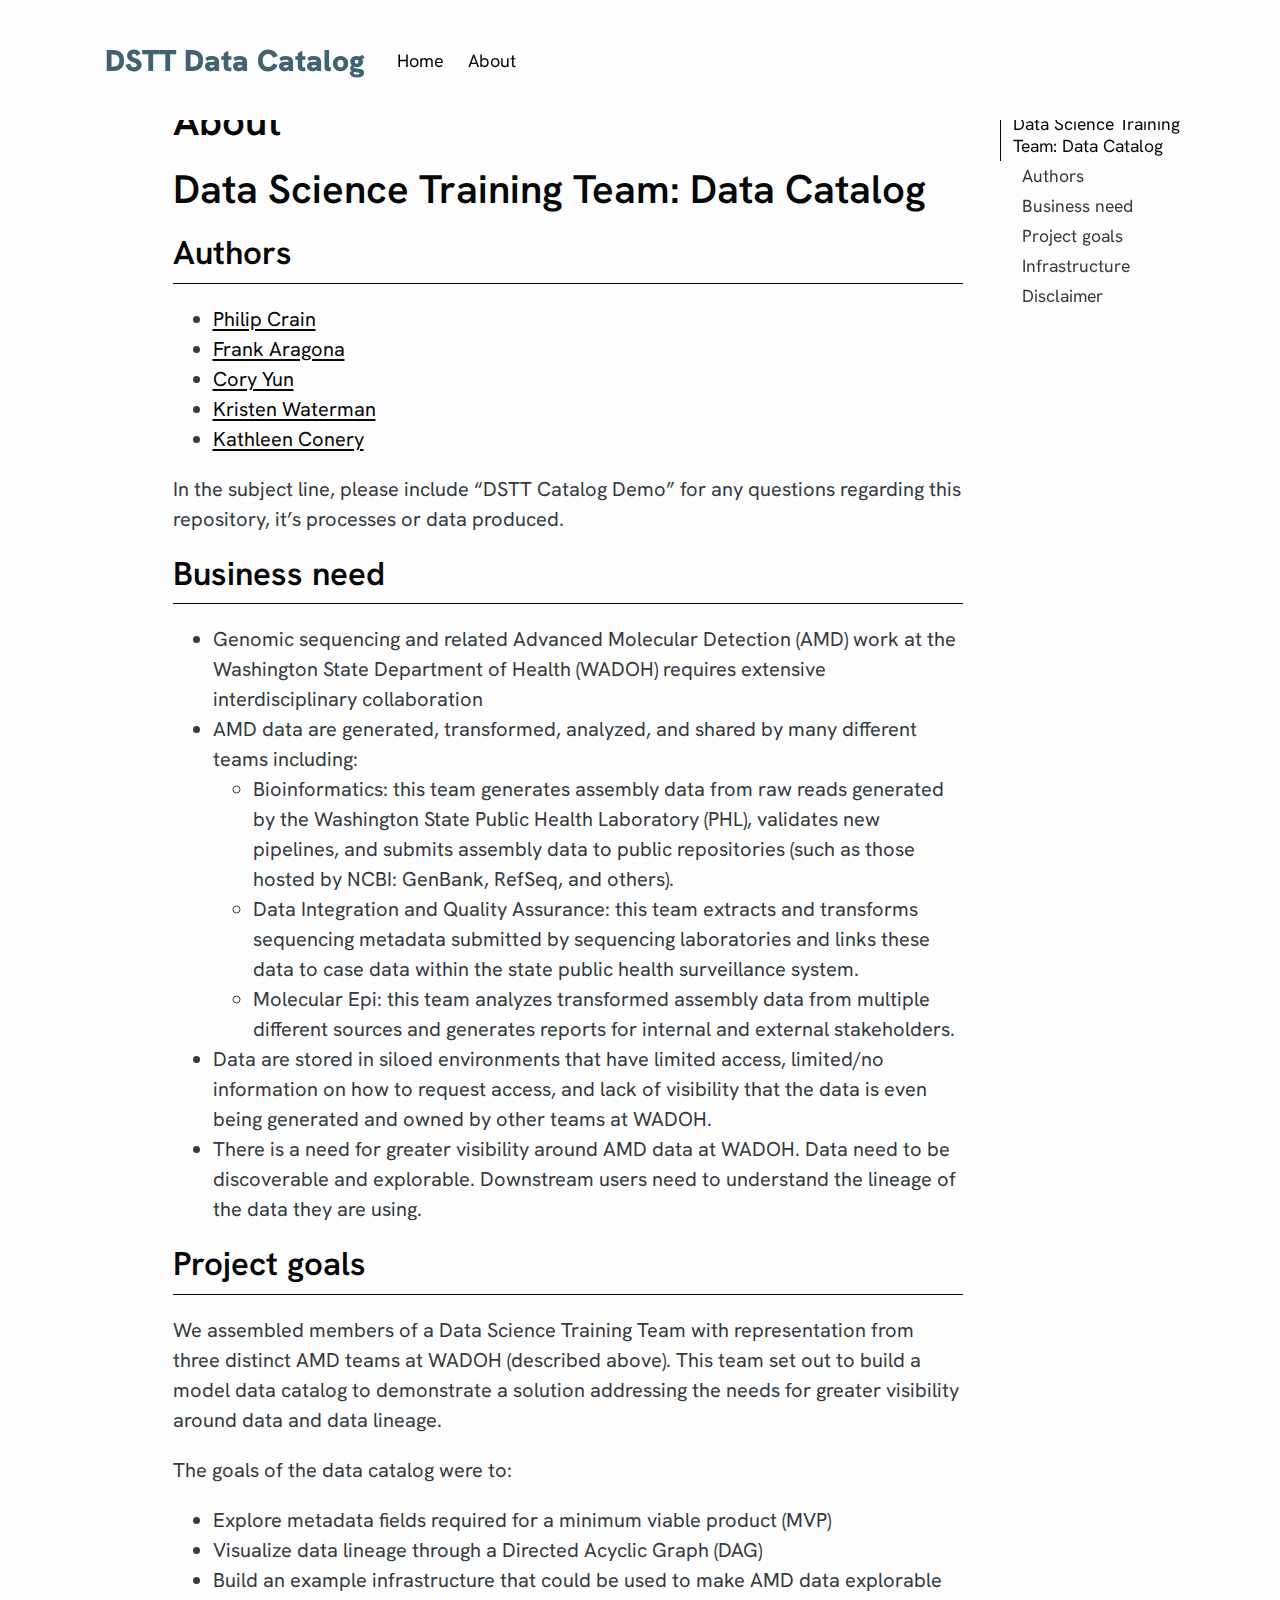
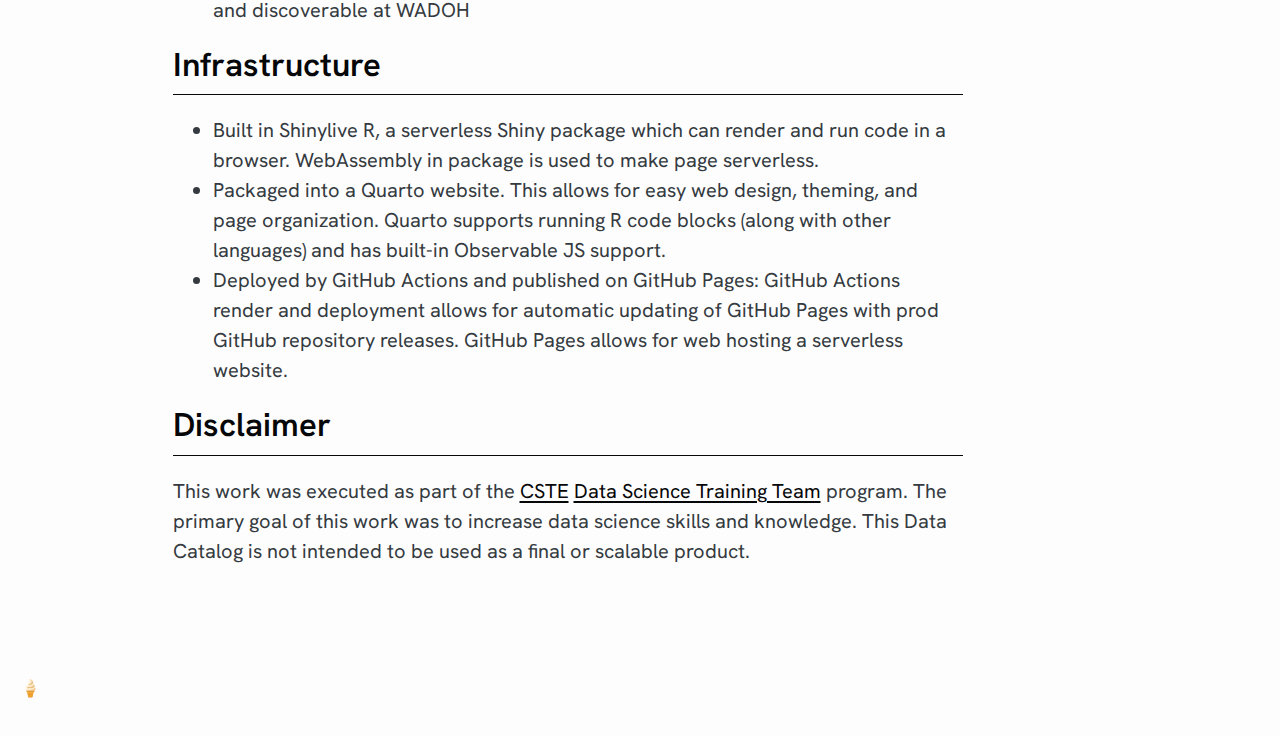
==== commit fa22548e: "Built site for gh-pages" ====
--- a/about.html
+++ b/about.html
@@ -189,7 +189,12 @@
 <section id="project-goals" class="level2">
 <h2 class="anchored" data-anchor-id="project-goals">Project goals</h2>
 <p>We assembled members of a Data Science Training Team with representation from three distinct AMD teams at WADOH (described above). This team set out to build a model data catalog to demonstrate a solution addressing the needs for greater visibility around data and data lineage.</p>
-<p>The goals of the data catalog were to: - Explore metadata fields required for a minimum viable product (MVP) - Visualize data lineage through a Directed Acyclic Graph (DAG) - Build an example infrastructure that could be used to make AMD data explorable and discoverable at WADOH</p>
+<p>The goals of the data catalog were to:</p>
+<ul>
+<li>Explore metadata fields required for a minimum viable product (MVP)</li>
+<li>Visualize data lineage through a Directed Acyclic Graph (DAG)</li>
+<li>Build an example infrastructure that could be used to make AMD data explorable and discoverable at WADOH</li>
+</ul>
 </section>
 <section id="infrastructure" class="level2">
 <h2 class="anchored" data-anchor-id="infrastructure">Infrastructure</h2>
